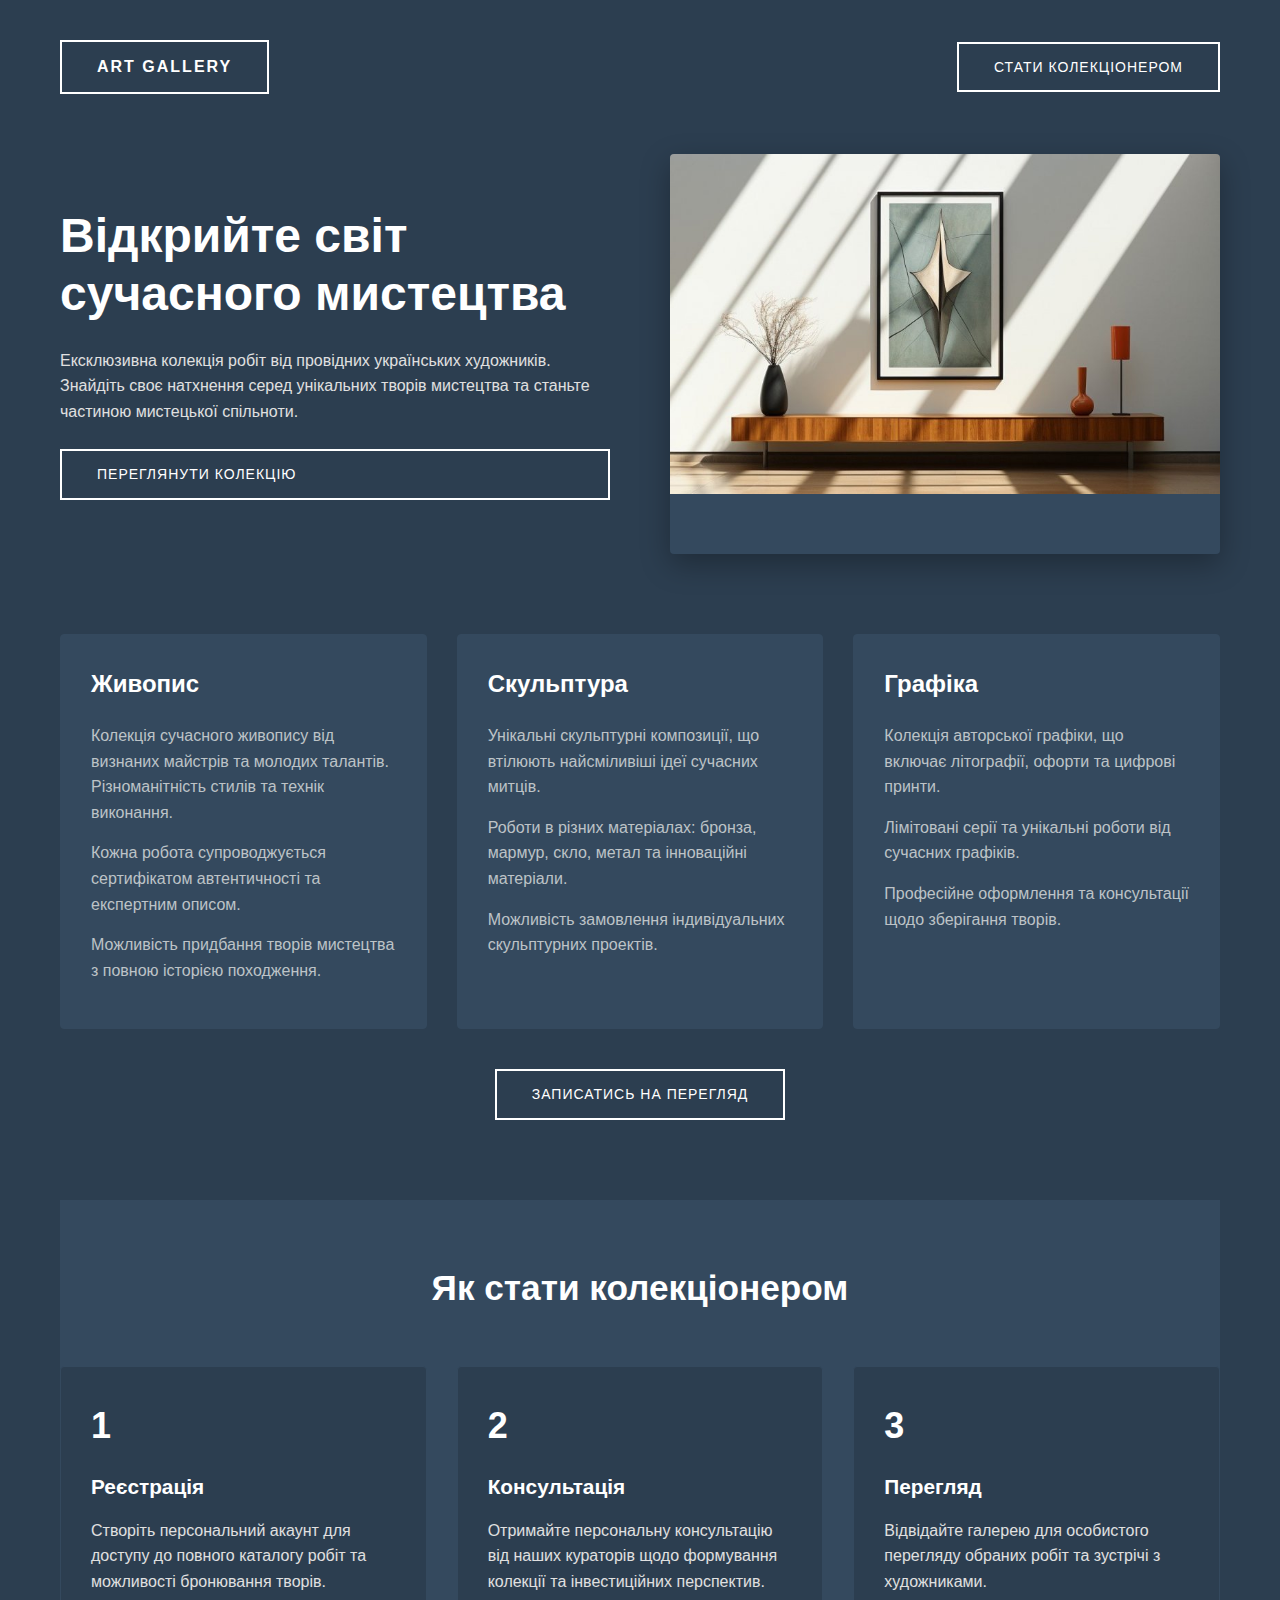
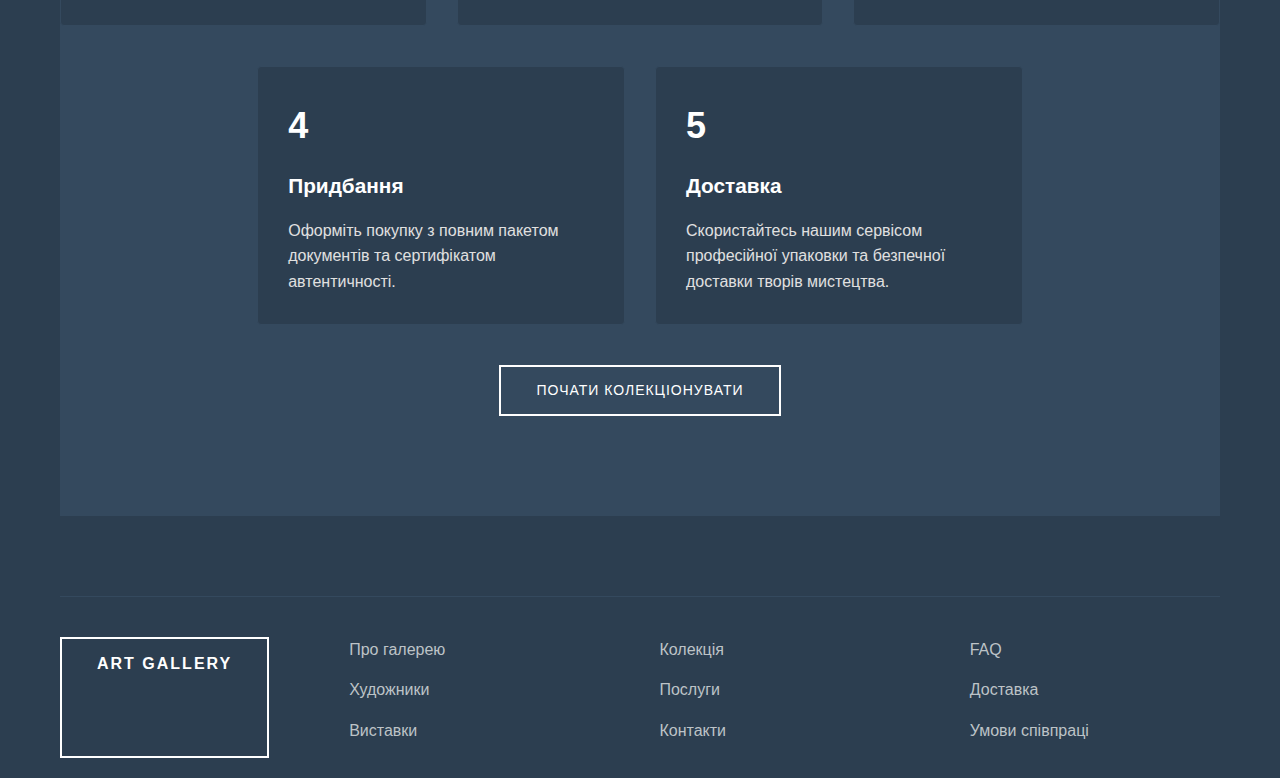
==== maket3/index.html @ c45ca3d0 "макет 3" ====
<!DOCTYPE html>
<html lang="uk">
<head>
    <meta charset="UTF-8">
    <meta name="viewport" content="width=device-width, initial-scale=1.0">
    <title>Modern Art Gallery</title>
    <link rel="stylesheet" href="styles.css">
</head>
<body>
    <!-- Верхній хедер -->
    <header class="header">
        <div class="logo-container">ART GALLERY</div>
        <a href="#" class="register-btn">Стати колекціонером</a>
    </header>

    <!-- Головна секція -->
    <main>
        <section class="hero-section">
            <div class="hero-content">
                <h1>Відкрийте світ сучасного мистецтва</h1>
                <p>Ексклюзивна колекція робіт від провідних українських художників. Знайдіть своє натхнення серед унікальних творів мистецтва та станьте частиною мистецької спільноти.</p>
                <a href="#" class="register-btn">Переглянути колекцію</a>
            </div>
            <div class="hero-image">
                <img src="contemporary.jpg" alt="Сучасне мистецтво" style="width: 100%; height: 100%; object-fit: cover;">
            </div>
        </section>

        <!-- Секція з карточками -->
        <section class="features">
            <article class="feature-card">
                <h2>Живопис</h2>
                <p>Колекція сучасного живопису від визнаних майстрів та молодих талантів. Різноманітність стилів та технік виконання.</p>
                <p>Кожна робота супроводжується сертифікатом автентичності та експертним описом.</p>
                <p>Можливість придбання творів мистецтва з повною історією походження.</p>
            </article>
            <article class="feature-card">
                <h2>Скульптура</h2>
                <p>Унікальні скульптурні композиції, що втілюють найсміливіші ідеї сучасних митців.</p>
                <p>Роботи в різних матеріалах: бронза, мармур, скло, метал та інноваційні матеріали.</p>
                <p>Можливість замовлення індивідуальних скульптурних проектів.</p>
            </article>
            <article class="feature-card">
                <h2>Графіка</h2>
                <p>Колекція авторської графіки, що включає літографії, офорти та цифрові принти.</p>
                <p>Лімітовані серії та унікальні роботи від сучасних графіків.</p>
                <p>Професійне оформлення та консультації щодо зберігання творів.</p>
            </article>
        </section>

        <div class="center-btn">
            <a href="#" class="register-btn">Записатись на перегляд</a>
        </div>

        <!-- Секція з кроками -->
        <section class="steps-section">
            <h2 class="steps-title">Як стати колекціонером</h2>

            <div class="steps-container">
                <!-- Перші три кроки -->
                <div class="steps-row">
                    <article class="step-card">
                        <span class="step-number">1</span>
                        <h3>Реєстрація</h3>
                        <p>Створіть персональний акаунт для доступу до повного каталогу робіт та можливості бронювання творів.</p>
                    </article>
                    <article class="step-card">
                        <span class="step-number">2</span>
                        <h3>Консультація</h3>
                        <p>Отримайте персональну консультацію від наших кураторів щодо формування колекції та інвестиційних перспектив.</p>
                    </article>
                    <article class="step-card">
                        <span class="step-number">3</span>
                        <h3>Перегляд</h3>
                        <p>Відвідайте галерею для особистого перегляду обраних робіт та зустрічі з художниками.</p>
                    </article>
                </div>

                <!-- Останні два кроки -->
                <div class="steps-row-bottom">
                    <article class="step-card">
                        <span class="step-number">4</span>
                        <h3>Придбання</h3>
                        <p>Оформіть покупку з повним пакетом документів та сертифікатом автентичності.</p>
                    </article>
                    <article class="step-card">
                        <span class="step-number">5</span>
                        <h3>Доставка</h3>
                        <p>Скористайтесь нашим сервісом професійної упаковки та безпечної доставки творів мистецтва.</p>
                    </article>
                </div>
            </div>

            <div class="center-btn">
                <a href="#" class="register-btn">Почати колекціонувати</a>
            </div>
        </section>
    </main>

    <!-- Футер -->
    <footer class="footer">
        <div class="logo-container">ART GALLERY</div>
        <div class="footer-lists">
            <ul class="footer-list">
                <li>Про галерею</li>
                <li>Художники</li>
                <li>Виставки</li>
            </ul>
            <ul class="footer-list">
                <li>Колекція</li>
                <li>Послуги</li>
                <li>Контакти</li>
            </ul>
            <ul class="footer-list">
                <li>FAQ</li>
                <li>Доставка</li>
                <li>Умови співпраці</li>
            </ul>
        </div>
    </footer>
</body>
</html>
---- maket3/styles.css ----
* {
    margin: 0;
    padding: 0;
    box-sizing: border-box;
}

body {
    font-family: 'Arial', sans-serif;
    max-width: 1200px;
    margin: 0 auto;
    padding: 20px;
    line-height: 1.6;
    color: #e0e0e0;
    background-color: #2c3e50;
}

/* Кнопка реєстрації */
.register-btn {
    display: inline-block;
    padding: 12px 35px;
    border: 2px solid #fff;
    text-decoration: none;
    color: #fff;
    background: transparent;
    transition: all 0.3s ease;
    text-transform: uppercase;
    letter-spacing: 1px;
    font-size: 14px;
}

.register-btn:hover {
    background: #fff;
    color: #2c3e50;
}

.center-btn {
    text-align: center;
    margin: 40px 0;
}

/* Хедер */
.header {
    display: flex;
    justify-content: space-between;
    align-items: center;
    margin-bottom: 40px;
    padding: 20px 0;
}

.logo-container {
    border: 2px solid #fff;
    padding: 12px 35px;
    font-weight: bold;
    letter-spacing: 2px;
    color: #fff;
}

/* Hero секція */
.hero-section {
    display: grid;
    grid-template-columns: 1fr 1fr;
    gap: 60px;
    margin-bottom: 80px;
    align-items: center;
}

.hero-content {
    display: flex;
    flex-direction: column;
    gap: 25px;
}

.hero-content h1 {
    font-size: 3em;
    line-height: 1.2;
    font-weight: bold;
    color: #fff;
}

/* Оновлений стиль для hero-image */
.hero-image {
    min-height: 400px;
    border-radius: 4px;
    box-shadow: 0 10px 30px rgba(0,0,0,0.3);
    background: #34495e url('/contemporary.jpg') center/cover no-repeat;
    /* АБО якщо хочете додати затемнення на фото */
    position: relative;
    overflow: hidden;
}

/* Секція з карточками */
.features {
    display: grid;
    grid-template-columns: repeat(3, 1fr);
    gap: 30px;
    margin-bottom: 40px;
}

.feature-card {
    border: 1px solid #34495e;
    padding: 30px;
    border-radius: 4px;
    transition: all 0.3s ease;
    background: #34495e;
}

.feature-card:hover {
    box-shadow: 0 5px 15px rgba(0,0,0,0.2);
    transform: translateY(-5px);
}

.feature-card h2 {
    margin-bottom: 20px;
    font-size: 1.5em;
    color: #fff;
}

.feature-card p {
    margin-bottom: 15px;
    color: #bdc3c7;
}

/* Секція з кроками */
.steps-section {
    margin: 80px 0;
    padding: 60px 0;
    background: #34495e;
}

.steps-title {
    text-align: center;
    margin-bottom: 50px;
    font-size: 2.2em;
    color: #fff;
}

.steps-container {
    display: flex;
    flex-direction: column;
    gap: 40px;
}

.steps-row {
    display: grid;
    grid-template-columns: repeat(3, 1fr);
    gap: 30px;
}

.steps-row-bottom {
    display: grid;
    grid-template-columns: repeat(2, 1fr);
    gap: 30px;
    width: 66%;
    margin: 0 auto;
}

.step-card {
    background: #2c3e50;
    border: 1px solid #34495e;
    padding: 30px;
    border-radius: 4px;
    position: relative;
    transition: all 0.3s ease;
}

.step-card:hover {
    transform: translateY(-5px);
    box-shadow: 0 5px 15px rgba(0,0,0,0.2);
}

.step-number {
    font-size: 36px;
    font-weight: bold;
    color: #fff;
    margin-bottom: 15px;
    display: block;
}

.step-card h3 {
    margin: 15px 0;
    font-size: 1.3em;
    color: #fff;
}

/* Футер */
.footer {
    margin-top: 80px;
    padding-top: 40px;
    border-top: 1px solid #34495e;
    display: flex;
    gap: 80px;
}

.footer-lists {
    display: grid;
    grid-template-columns: repeat(3, 1fr);
    gap: 60px;
    flex-grow: 1;
}

.footer-list {
    list-style: none;
}

.footer-list li {
    margin-bottom: 15px;
    color: #bdc3c7;
    cursor: pointer;
    transition: color 0.3s ease;
}

.footer-list li:hover {
    color: #fff;
}

/* Медіа запити для адаптивності */
@media (max-width: 1024px) {
    .steps-row-bottom {
        width: 100%;
    }

    body {
        padding: 15px;
    }
}

@media (max-width: 768px) {
    .hero-section,
    .features,
    .steps-row {
        grid-template-columns: 1fr;
    }

    .steps-row-bottom {
        grid-template-columns: 1fr;
    }

    .hero-content h1 {
        font-size: 2.2em;
    }

    .footer {
        flex-direction: column;
        gap: 40px;
    }

    .footer-lists {
        grid-template-columns: 1fr;
        gap: 30px;
    }

    .hero-image {
        min-height: 300px;
    }
}

@media (max-width: 480px) {
    .header {
        flex-direction: column;
        gap: 20px;
        text-align: center;
    }

    .register-btn {
        width: 100%;
        text-align: center;
    }
}
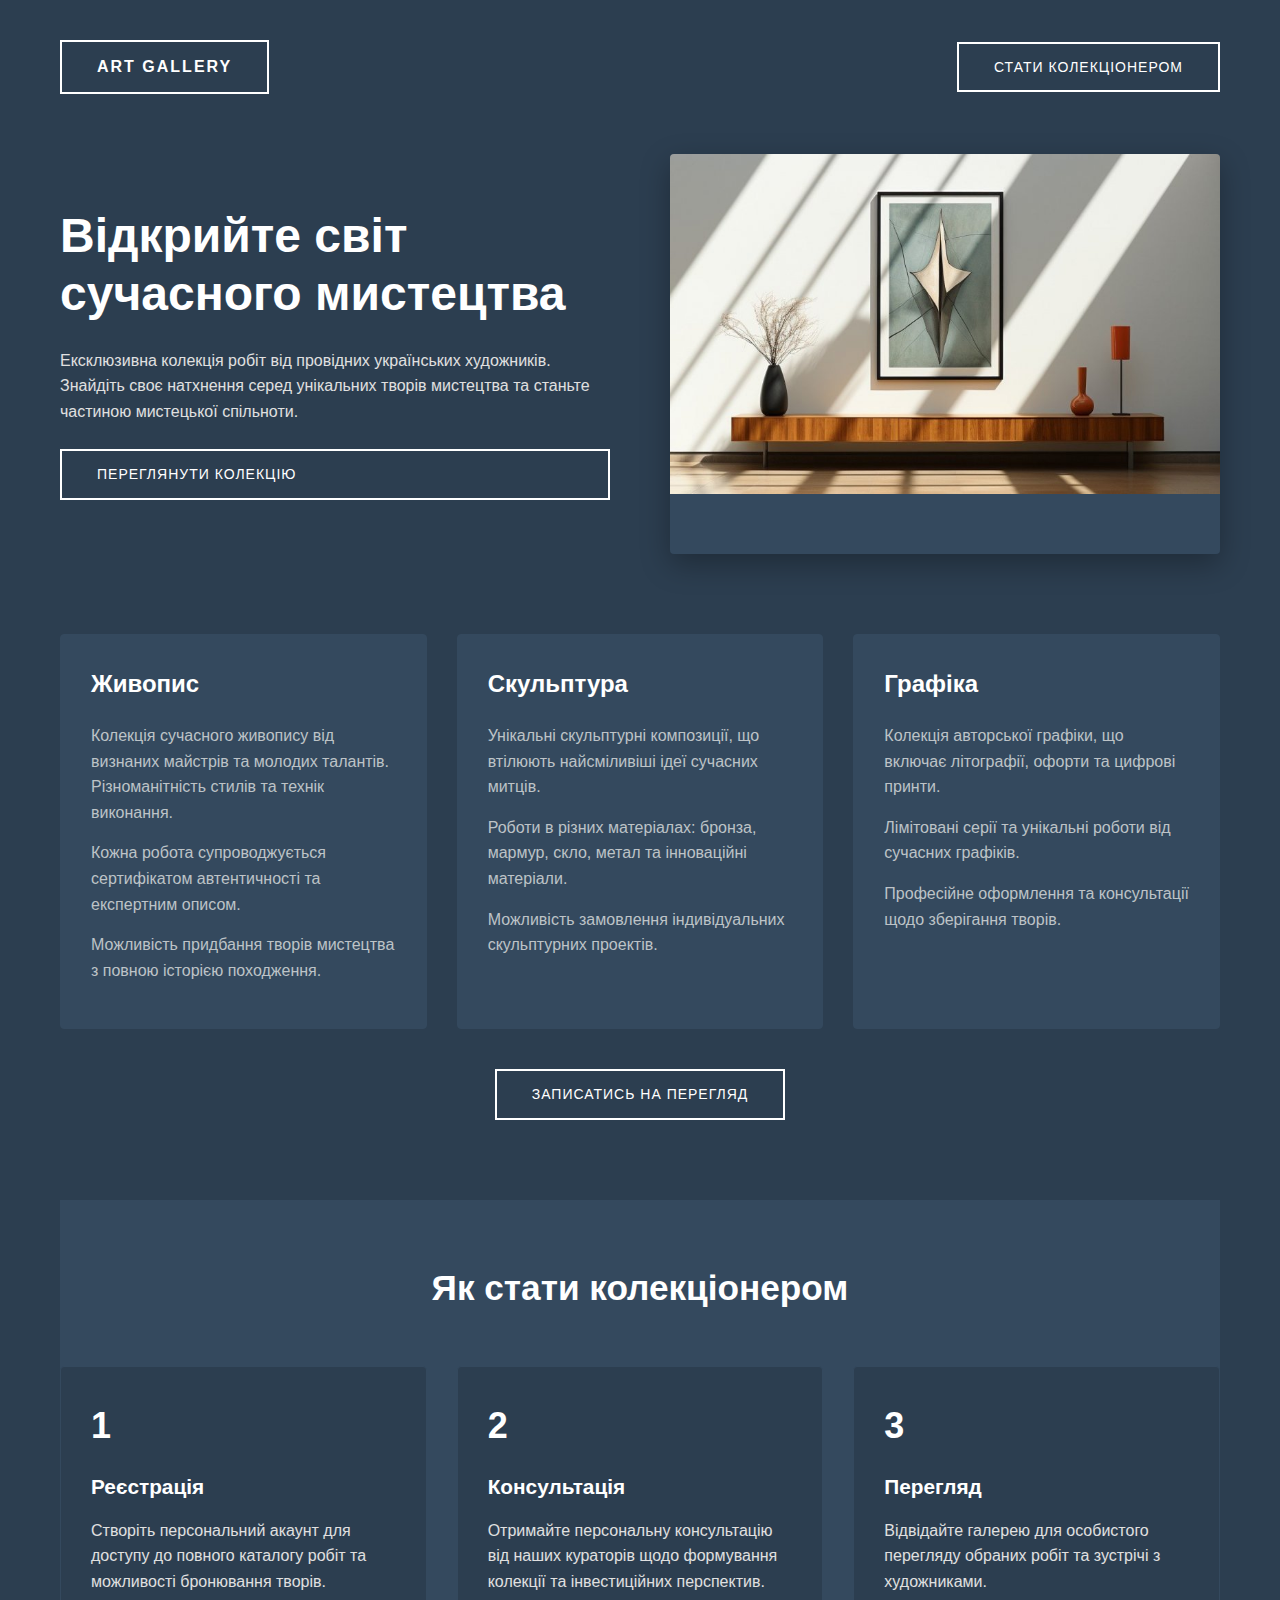
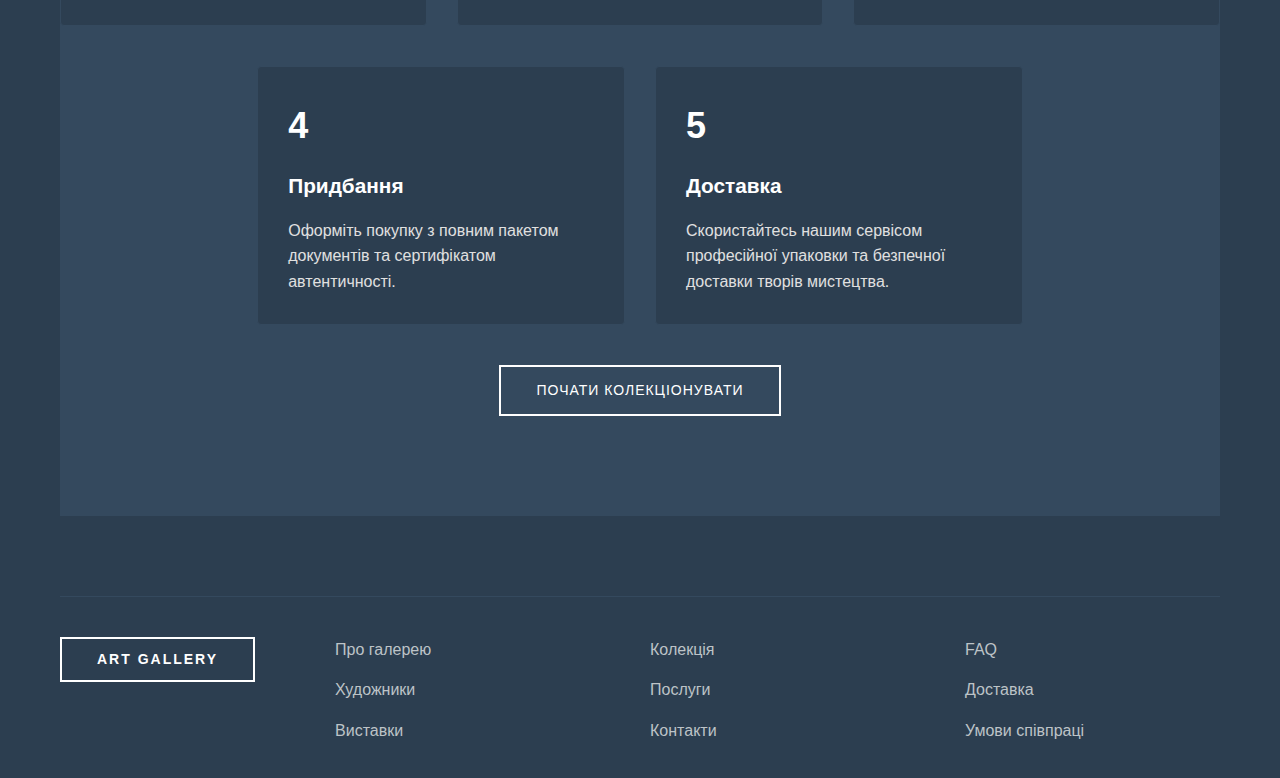
==== commit e4f3dbf0: "3 готовий" ====
--- a/maket3/index.html
+++ b/maket3/index.html
@@ -7,13 +7,11 @@
     <link rel="stylesheet" href="styles.css">
 </head>
 <body>
-    <!-- Верхній хедер -->
     <header class="header">
         <div class="logo-container">ART GALLERY</div>
         <a href="#" class="register-btn">Стати колекціонером</a>
     </header>
 
-    <!-- Головна секція -->
     <main>
         <section class="hero-section">
             <div class="hero-content">
@@ -26,7 +24,6 @@
             </div>
         </section>
 
-        <!-- Секція з карточками -->
         <section class="features">
             <article class="feature-card">
                 <h2>Живопис</h2>
@@ -52,12 +49,10 @@
             <a href="#" class="register-btn">Записатись на перегляд</a>
         </div>
 
-        <!-- Секція з кроками -->
         <section class="steps-section">
             <h2 class="steps-title">Як стати колекціонером</h2>
 
             <div class="steps-container">
-                <!-- Перші три кроки -->
                 <div class="steps-row">
                     <article class="step-card">
                         <span class="step-number">1</span>
@@ -76,7 +71,6 @@
                     </article>
                 </div>
 
-                <!-- Останні два кроки -->
                 <div class="steps-row-bottom">
                     <article class="step-card">
                         <span class="step-number">4</span>
@@ -97,7 +91,6 @@
         </section>
     </main>
 
-    <!-- Футер -->
     <footer class="footer">
         <div class="logo-container">ART GALLERY</div>
         <div class="footer-lists">
--- a/maket3/styles.css
+++ b/maket3/styles.css
@@ -14,7 +14,6 @@
     background-color: #2c3e50;
 }
 
-/* Кнопка реєстрації */
 .register-btn {
     display: inline-block;
     padding: 12px 35px;
@@ -213,6 +212,15 @@
     color: #fff;
 }
 
+.footer .logo-container {
+    padding: 12px 35px; /* Reduced padding */
+    font-size: 14px;
+    height: fit-content;
+    line-height: 1.2;
+    white-space: nowrap;
+}
+
+
 /* Медіа запити для адаптивності */
 @media (max-width: 1024px) {
     .steps-row-bottom {
